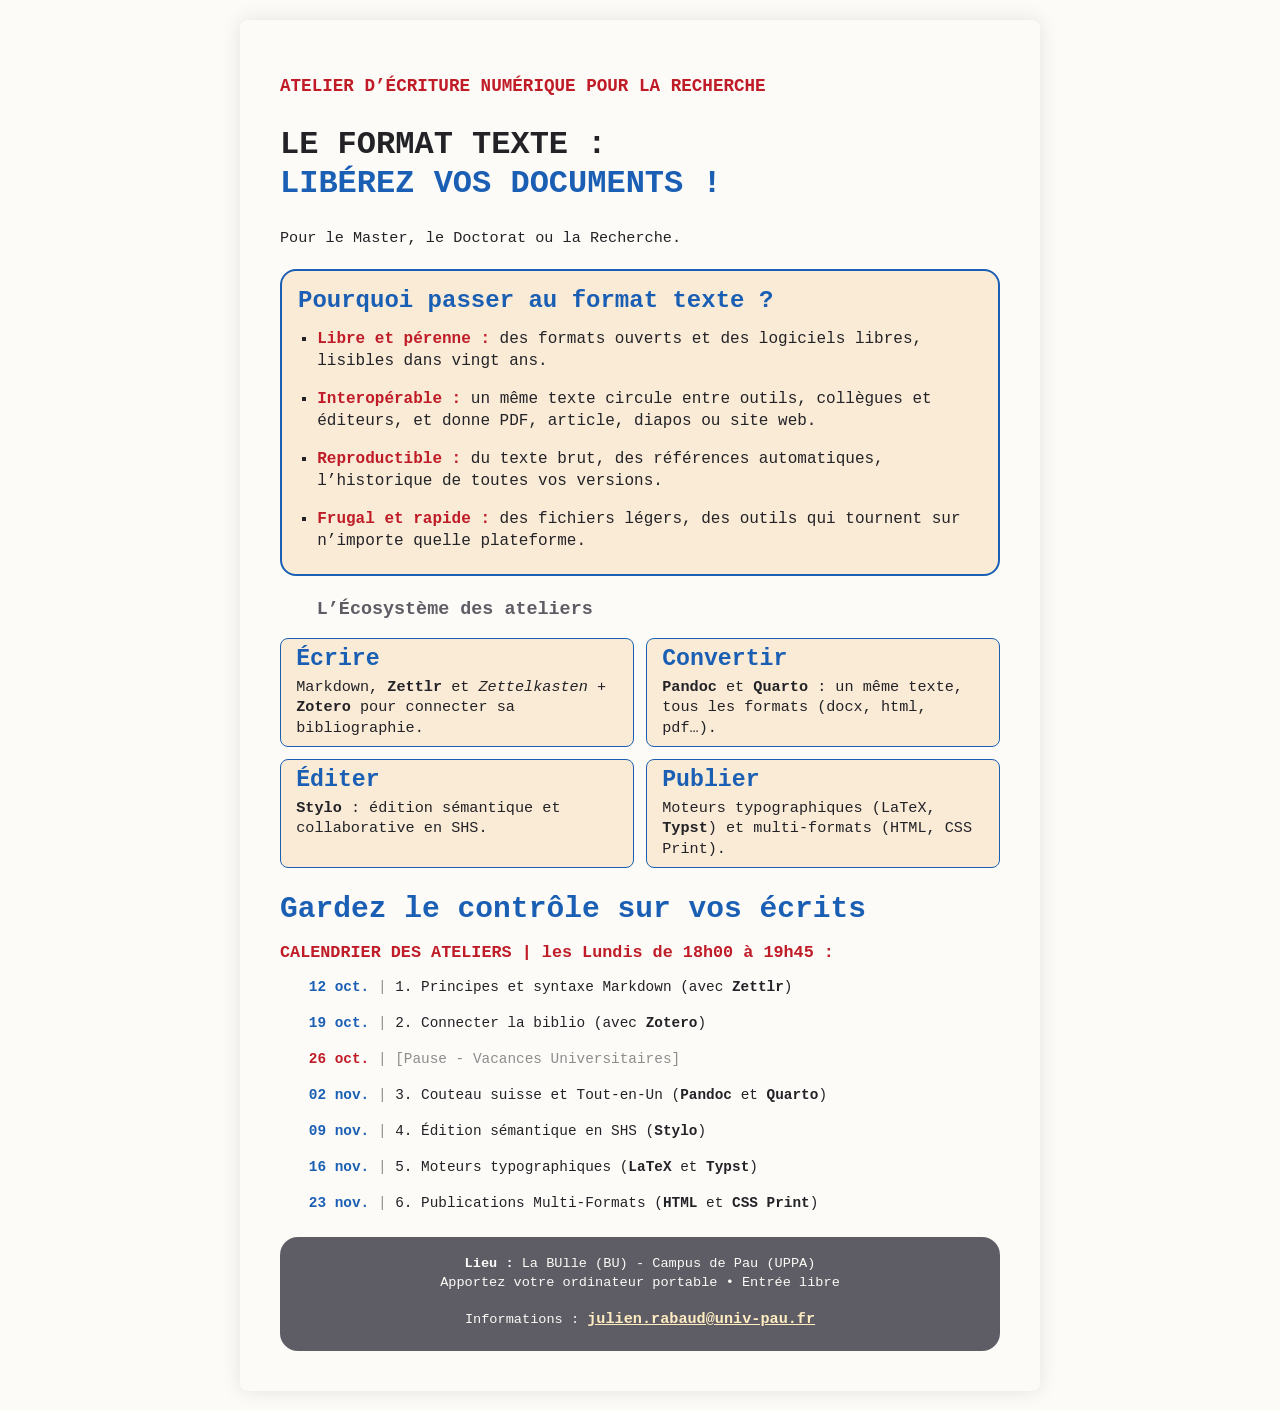
==== affiche.html @ 9c963687 "Built site for gh-pages" ====
<!DOCTYPE html>
<html xmlns="http://www.w3.org/1999/xhtml" lang="fr" xml:lang="fr"><head>

<meta charset="utf-8">
<meta name="generator" content="quarto-1.8.25">

<meta name="viewport" content="width=device-width, initial-scale=1.0, user-scalable=yes">


<title>Le format texte : libérez vos documents ! – Le format texte</title>
<style>
code{white-space: pre-wrap;}
span.smallcaps{font-variant: small-caps;}
div.columns{display: flex; gap: min(4vw, 1.5em);}
div.column{flex: auto; overflow-x: auto;}
div.hanging-indent{margin-left: 1.5em; text-indent: -1.5em;}
ul.task-list{list-style: none;}
ul.task-list li input[type="checkbox"] {
  width: 0.8em;
  margin: 0 0.8em 0.2em -1em; /* quarto-specific, see https://github.com/quarto-dev/quarto-cli/issues/4556 */ 
  vertical-align: middle;
}
.display.math{display: block; text-align: center; margin: 0.5rem auto;}
</style>


<script src="site_libs/clipboard/clipboard.min.js"></script>
<link rel="stylesheet" href="print.css">
</head>

<body>





<div class="head-tag">
<p>&lt;head&gt;</p>
</div>
<div class="header">
<p><span class="subtitle">ATELIER D’ÉCRITURE NUMÉRIQUE POUR LA RECHERCHE</span></p>
<h1 id="le-format-texte-libérez-vos-documents">LE FORMAT TEXTE&nbsp;:<br><span class="highlight">LIBÉREZ VOS DOCUMENTS !</span></h1>
</div>
<div class="meta-info">
<p>Pour le Master, le Doctorat ou la Recherche.</p>
</div>
<div class="main-box">
<section id="pourquoi-passer-au-format-texte" class="box-title">
<h1>Pourquoi passer au format texte ?</h1>
</section>
<ul>
<li><strong>Libre et pérenne&nbsp;:</strong> des formats ouverts et des logiciels libres, lisibles dans vingt ans.</li>
<li><strong>Interopérable&nbsp;:</strong> un même texte circule entre outils, collègues et éditeurs, et donne PDF, article, diapos ou site web.</li>
<li><strong>Reproductible&nbsp;:</strong> du texte brut, des références automatiques, l’historique de toutes vos versions.</li>
<li><strong>Frugal et rapide&nbsp;:</strong> des fichiers légers, des outils qui tournent sur n’importe quelle plateforme.</li>
</ul>
</div>
<div class="section-title">
<p>L’Écosystème des ateliers</p>
</div>
<div class="grid">
<div class="grid-item">
<p><span class="verbe">Écrire</span> Markdown, <strong>Zettlr</strong> et <em>Zettelkasten</em> + <strong>Zotero</strong> pour connecter sa bibliographie.</p>
</div>
<div class="grid-item">
<p><span class="verbe">Convertir</span> <strong>Pandoc</strong> et <strong>Quarto</strong> : un même texte, tous les formats (docx, html, pdf…).</p>
</div>
<div class="grid-item">
<p><span class="verbe">Éditer</span> <strong>Stylo</strong> : édition sémantique et collaborative en SHS.</p>
</div>
<div class="grid-item">
<p><span class="verbe">Publier</span> Moteurs typographiques (LaTeX, <strong>Typst</strong>) et multi-formats (HTML, CSS Print).</p>
</div>
</div>
<section id="gardez-le-contrôle-sur-vos-écrits" class="highlight2">
<h1>Gardez le contrôle sur vos écrits</h1>
</section>
<section id="calendrier-des-ateliers-les-lundis-de-18h00-à-19h45" class="programme">
<h2>CALENDRIER DES ATELIERS | les Lundis de 18h00 à 19h45&nbsp;:</h2>
<ul>
<li><p><span class="date">12 oct.</span> <span class="pipe">|</span> <a href="./seances/01-markdown-zettlr.html">1. Principes et syntaxe Markdown</a> (avec <strong>Zettlr</strong>)</p></li>
<li><p><span class="date">19 oct.</span> <span class="pipe">|</span> <a href="./seances/02-zotero.html">2. Connecter la biblio</a> (avec <strong>Zotero</strong>)</p></li>
<li><p><span class="date pause">26 oct.</span> <span class="pipe">|</span> <span class="pause-text">[Pause - Vacances Universitaires]</span></p></li>
<li><p><span class="date">02 nov.</span> <span class="pipe">|</span> <a href="./seances/03-pandoc-quarto.html">3. Couteau suisse et Tout-en-Un</a> (<strong>Pandoc</strong> et <strong>Quarto</strong>)</p></li>
<li><p><span class="date">09 nov.</span> <span class="pipe">|</span> <a href="./seances/04-stylo.html">4. Édition sémantique en SHS</a> (<strong>Stylo</strong>)</p></li>
<li><p><span class="date">16 nov.</span> <span class="pipe">|</span> <a href="./seances/05-latex-typst.html">5. Moteurs typographiques</a> (<strong>LaTeX</strong> et <strong>Typst</strong>)</p></li>
<li><p><span class="date">23 nov.</span> <span class="pipe">|</span> <a href="./seances/06-html-css-print.html">6. Publications Multi-Formats</a> (<strong>HTML</strong> et <strong>CSS Print</strong>)</p></li>
</ul>
</section>
<div class="footer">
<p><strong>Lieu&nbsp;:</strong> La BUlle (BU) - Campus de Pau (UPPA)</p>
<p>Apportez votre ordinateur portable • Entrée libre</p>
<p>Informations&nbsp;: <span class="email"><a href="mailto:julien.rabaud@univ-pau.fr" class="email">julien.rabaud@univ-pau.fr</a></span></p>
</div>
<div class="foot-tag">
<p>&lt;/body&gt;</p>
</div>


<script id="quarto-html-after-body" type="application/javascript">
  window.document.addEventListener("DOMContentLoaded", function (event) {
    const isCodeAnnotation = (el) => {
      for (const clz of el.classList) {
        if (clz.startsWith('code-annotation-')) {                     
          return true;
        }
      }
      return false;
    }
    const onCopySuccess = function(e) {
      // button target
      const button = e.trigger;
      // don't keep focus
      button.blur();
      // flash "checked"
      button.classList.add('code-copy-button-checked');
      var currentTitle = button.getAttribute("title");
      button.setAttribute("title", "Copié");
      let tooltip;
      if (window.bootstrap) {
        button.setAttribute("data-bs-toggle", "tooltip");
        button.setAttribute("data-bs-placement", "left");
        button.setAttribute("data-bs-title", "Copié");
        tooltip = new bootstrap.Tooltip(button, 
          { trigger: "manual", 
            customClass: "code-copy-button-tooltip",
            offset: [0, -8]});
        tooltip.show();    
      }
      setTimeout(function() {
        if (tooltip) {
          tooltip.hide();
          button.removeAttribute("data-bs-title");
          button.removeAttribute("data-bs-toggle");
          button.removeAttribute("data-bs-placement");
        }
        button.setAttribute("title", currentTitle);
        button.classList.remove('code-copy-button-checked');
      }, 1000);
      // clear code selection
      e.clearSelection();
    }
    const getTextToCopy = function(trigger) {
      const outerScaffold = trigger.parentElement.cloneNode(true);
      const codeEl = outerScaffold.querySelector('code');
      for (const childEl of codeEl.children) {
        if (isCodeAnnotation(childEl)) {
          childEl.remove();
        }
      }
      return codeEl.innerText;
    }
    const clipboard = new window.ClipboardJS('.code-copy-button:not([data-in-quarto-modal])', {
      text: getTextToCopy
    });
    clipboard.on('success', onCopySuccess);
    if (window.document.getElementById('quarto-embedded-source-code-modal')) {
      const clipboardModal = new window.ClipboardJS('.code-copy-button[data-in-quarto-modal]', {
        text: getTextToCopy,
        container: window.document.getElementById('quarto-embedded-source-code-modal')
      });
      clipboardModal.on('success', onCopySuccess);
    }
      var localhostRegex = new RegExp(/^(?:http|https):\/\/localhost\:?[0-9]*\//);
      var mailtoRegex = new RegExp(/^mailto:/);
        var filterRegex = new RegExp("https:\/\/ujubib\.github\.io\/atelier-format-texte\/");
      var isInternal = (href) => {
          return filterRegex.test(href) || localhostRegex.test(href) || mailtoRegex.test(href);
      }
      // Inspect non-navigation links and adorn them if external
     var links = window.document.querySelectorAll('a[href]:not(.nav-link):not(.navbar-brand):not(.toc-action):not(.sidebar-link):not(.sidebar-item-toggle):not(.pagination-link):not(.no-external):not([aria-hidden]):not(.dropdown-item):not(.quarto-navigation-tool):not(.about-link)');
      for (var i=0; i<links.length; i++) {
        const link = links[i];
        if (!isInternal(link.href)) {
          // undo the damage that might have been done by quarto-nav.js in the case of
          // links that we want to consider external
          if (link.dataset.originalHref !== undefined) {
            link.href = link.dataset.originalHref;
          }
        }
      }
  });
  </script>




</body></html>
---- print.css ----
/* ==========================================================================
   1. STYLE GLOBAL (Écran et Impression)
   Toutes les tailles sont exprimées en rem : il suffit de changer la taille
   de police de <html> (écran = 12pt, impression = 10pt) pour mettre
   l'ensemble à l'échelle, sans recourir à la propriété "zoom".
   ========================================================================== */
:root {
    --bg-color: #fdfbf7;
    --text-main: #222227;
    --text-muted: #5e5c64;
    --accent-blue: #1a5fb4;
    --accent-red: #c01c28;
    --box-bg: antiquewhite;
    --grid-bg: antiquewhite;
}

html {
    font-size: 12pt;
}

body {
    background-color: var(--bg-color);
    color: var(--text-main);
    font-family: 'Courier New', Courier, monospace;
    font-size: 1rem;
    box-sizing: border-box;
    margin: 0;
    padding: 0;
}

/* En-tête */
.header .subtitle {
    display: block;
    color: var(--accent-red);
    font-weight: bold;
    font-size: 1.1rem;
    margin: 0 0 1.9rem 0;
}

.header h1 {
    font-size: 2rem;
    font-weight: bold;
    line-height: 1.2;
    margin: 0 0 0.8em 0;
}

.header h1 .highlight {
    color: var(--accent-blue);
}

.highlight2 h1 {
    font-size: 1.85rem;
    color: var(--accent-blue);
    font-weight: bold;
    line-height: 1.2;
    margin: 0.8em 0 0.4em 0;
}

/* Public */
.meta-info {
    font-size: 0.95rem;
    margin-bottom: 1.4rem;
}

/* Encadré Argumentaire (main-box) */
.main-box {
    background-color: var(--box-bg);
    border: 2px solid var(--accent-blue);
    border-radius: 16px;
    padding: 0.1rem 1em 0.4rem 1em;
    margin-bottom: 1.4rem;
    break-inside: avoid;
}

/* Le titre est un <h1> dans le div : on fixe explicitement sa taille
   plutôt que de dépendre de la feuille de style par défaut du navigateur. */
.box-title h1 {
    color: var(--accent-blue);
    font-size: 1.5rem;
    font-weight: bold;
    line-height: 1.2;
    margin: 0.6em 0 0.5em 0;
}

.main-box ul {
    margin: 0;
    padding-left: 1.2rem;
    list-style-type: square;
}

.main-box li {
    font-size: 1rem;
    line-height: 1.4;
    margin-bottom: 0.95rem;
}

.main-box strong {
    color: var(--accent-red);
}

/* Section Écosystème */
.section-title {
    color: var(--text-muted);
    font-weight: bold;
    font-size: 1.15rem;
    margin: 1rem 0 0.7rem 2em;
}

.grid {
    display: grid;
    grid-template-columns: 1fr 1fr;
    gap: 0.75rem;
}

.grid-item {
    background-color: var(--grid-bg);
    padding: 0.5em 1em;
    border: 1.5px solid var(--accent-blue);
    border-radius: 8px;
    font-size: 0.95rem;
    line-height: 1.35;
    break-inside: avoid;
}

.grid-item p {
    margin: 0;
}

/* Le verbe qui titre chaque case (Écrire, Convertir, Éditer, Publier) */
.grid-item .verbe {
    display: block;
    font-size: 1.45rem;
    font-weight: bold;
    line-height: 1.1;
    color: var(--accent-blue);
    margin-bottom: 0.3rem;
}

/* Calendrier */
.programme h2 {
    font-size: 1.05rem;
    color: var(--accent-red);
    margin: 1rem 0 0.8rem 0;
}

.programme ul {
    list-style: none;
    padding: 0;
    margin: 0;
}

.programme li {
    font-size: 0.9rem;
    line-height: 1.5;
    margin: 0 0 0.4rem 2em;
}

.programme .date {
    color: var(--accent-blue);
    font-weight: bold;
}

.programme .date.pause {
    color: var(--accent-red);
}

.programme .pause-text {
    opacity: 0.5;
}

.programme .pipe {
    color: var(--text-main);
    opacity: 0.5;
}

/* Liens du calendrier vers les pages de séances */
.programme a {
    color: inherit;
    text-decoration: none;
}

.programme a:hover {
    color: var(--accent-blue);
    text-decoration: underline;
}

@media print {
    .programme a {
        color: inherit;
        text-decoration: none;
    }
}

/* Pied de page */
.footer {
    display: flex;
    flex-direction: column;
    justify-content: center;
    align-items: center;
    text-align: center;
    background-color: var(--text-muted);
    color: var(--bg-color);
    padding: 1.2rem 1.9rem;
    border-radius: 18px;
    margin-top: 1.4rem;
    break-inside: avoid;
}

.footer p {
    margin: 0 0 0.25rem 0;
    font-size: 0.85rem;
}

.footer .email {
    display: inline-block;
    margin-top: 0.5rem;
    color: #ffecc1;
    font-size: 0.95rem;
    font-weight: bold;
    text-decoration: underline;
}

/* ==========================================================================
   2. MODE ÉCRAN (Web / Aperçu)
   ========================================================================== */
@media screen {
    body {
        padding: 40px;
        max-width: 800px;
        margin: 20px auto;
        box-shadow: 0 0 20px rgba(0, 0, 0, 0.1);
        border-radius: 8px;
    }
    .head-tag,
    .foot-tag {
        display: none;
    }
}

/* ==========================================================================
   3. MODE IMPRESSION (A4, une seule page)
   Mise à l'échelle par la taille de police racine (~83 % de l'écran).
   Si le contenu déborde : passer html à 9.8pt ; s'il reste de la place : 10.2pt.
   ========================================================================== */
@media print {
    @page {
        size: A4 portrait;
        margin: 0;
    }
    html {
        font-size: 10pt;
    }
    body {
        padding: 13mm 17mm 10mm 17mm;
        -webkit-print-color-adjust: exact;
        print-color-adjust: exact;
    }
    .head-tag,
    .foot-tag {
        position: absolute;
        color: var(--text-main);
        opacity: 0.3;
        font-size: 1.4rem;
        display: block;
    }
    .head-tag { top: 4mm; left: 8mm; }
    .foot-tag { bottom: 4mm; right: 10mm; }

    .footer {
        margin-top: 1.9rem;
    }
}
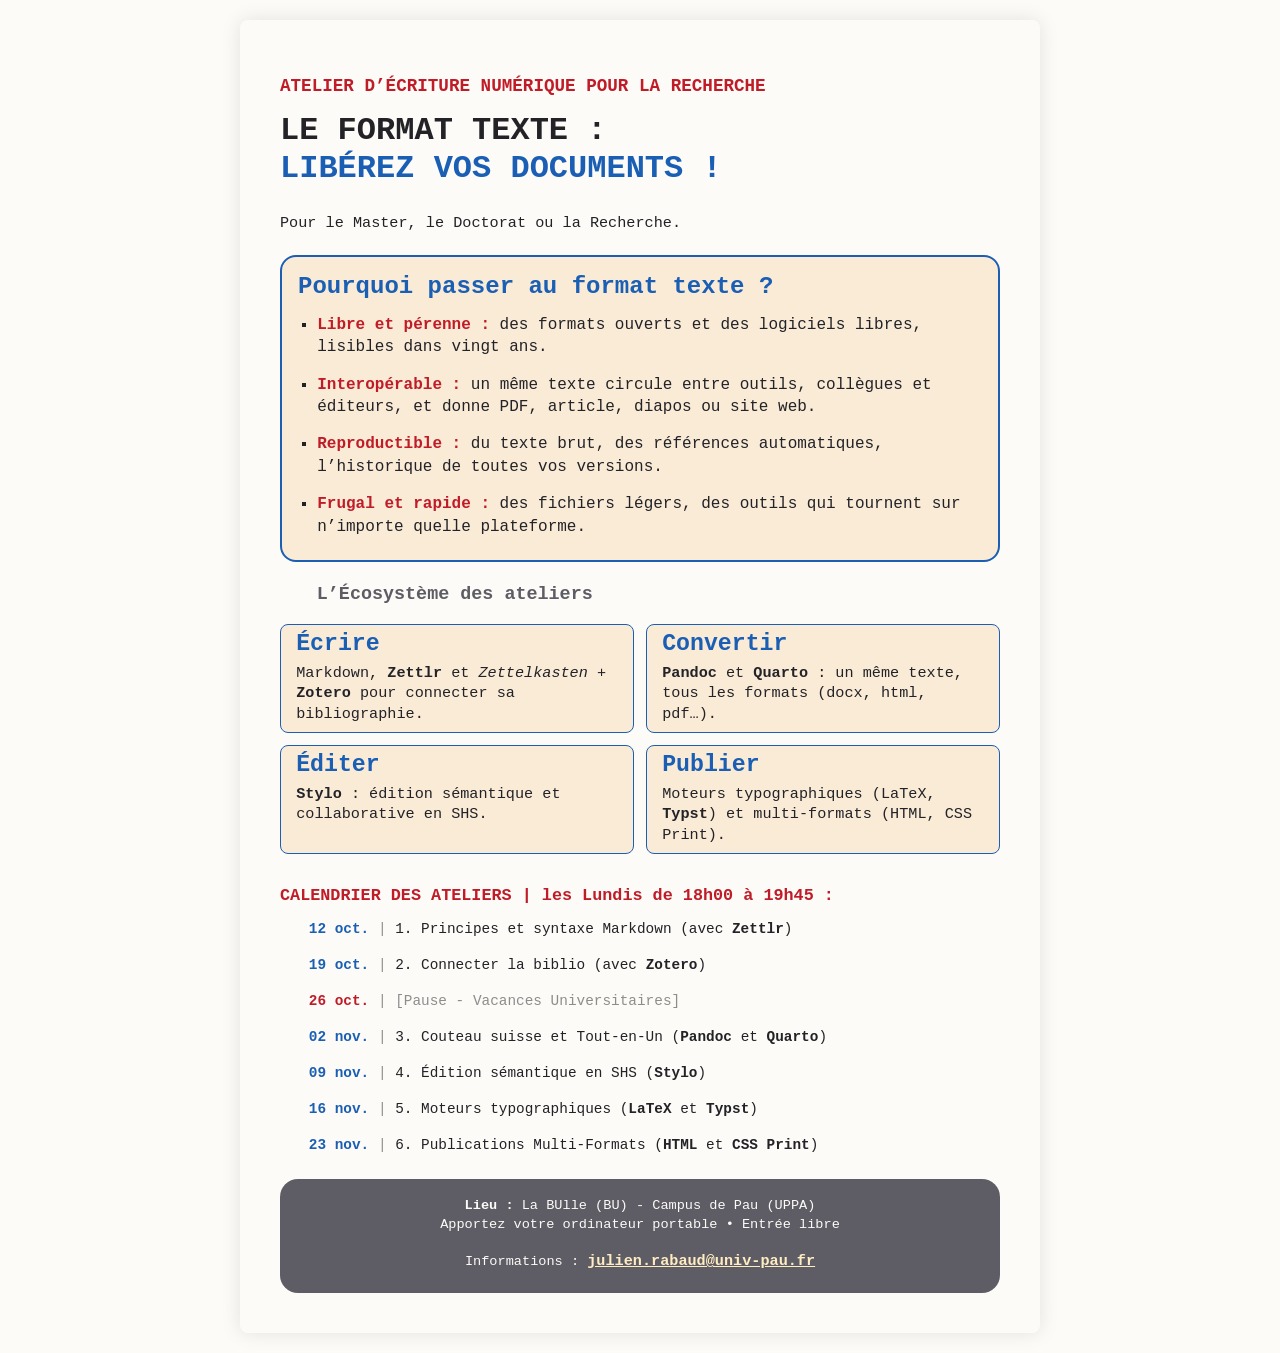
==== commit 02f9462f: "Built site for gh-pages" ====
--- a/affiche.html
+++ b/affiche.html
@@ -72,9 +72,6 @@
 <p><span class="verbe">Publier</span> Moteurs typographiques (LaTeX, <strong>Typst</strong>) et multi-formats (HTML, CSS Print).</p>
 </div>
 </div>
-<section id="gardez-le-contrôle-sur-vos-écrits" class="highlight2">
-<h1>Gardez le contrôle sur vos écrits</h1>
-</section>
 <section id="calendrier-des-ateliers-les-lundis-de-18h00-à-19h45" class="programme">
 <h2>CALENDRIER DES ATELIERS | les Lundis de 18h00 à 19h45&nbsp;:</h2>
 <ul>
--- a/print.css
+++ b/print.css
@@ -34,7 +34,7 @@
     color: var(--accent-red);
     font-weight: bold;
     font-size: 1.1rem;
-    margin: 0 0 1.9rem 0;
+    margin: 0 0 0.8rem 0;
 }
 
 .header h1 {
@@ -140,7 +140,7 @@
 .programme h2 {
     font-size: 1.05rem;
     color: var(--accent-red);
-    margin: 1rem 0 0.8rem 0;
+    margin: 2rem 0 0.8rem 0;
 }
 
 .programme ul {
